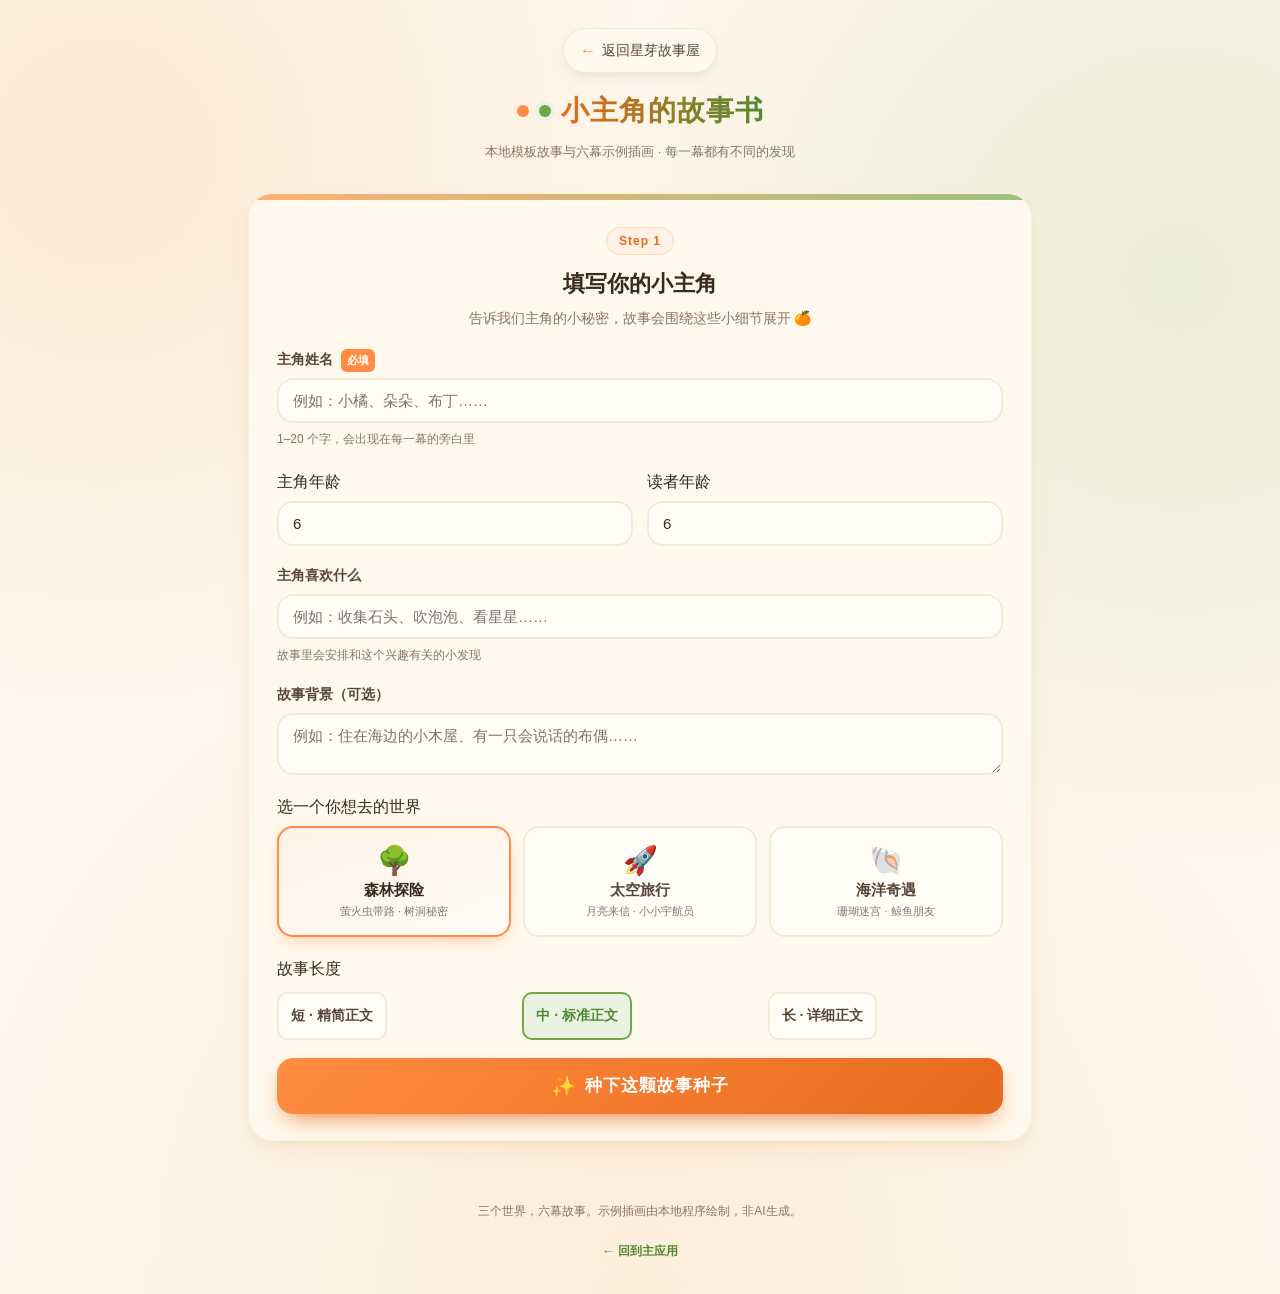
==== web/trae-story.html @ d98bda09 "Add week-one Trae story page, shared service and Chinese usage guide" ====
<!DOCTYPE html>
<html lang="zh-CN">
<head>
  <meta charset="UTF-8" />
  <meta name="viewport" content="width=device-width, initial-scale=1.0" />
  <meta name="theme-color" content="#fdf6ea" />
  <title>✨ 小主角的故事书 · 星芽故事屋</title>
  <link rel="stylesheet" href="trae-story.css" />
</head>
<body>
  <header class="site-header">
    <a href="index.html" class="back-home" aria-label="返回主应用">
      <span class="back-icon">←</span>
      <span>返回星芽故事屋</span>
    </a>
    <div class="site-brand">
      <span class="brand-dot brand-dot-orange"></span>
      <span class="brand-dot brand-dot-green"></span>
      <h1>小主角的故事书</h1>
    </div>
    <p class="site-note">本地模板故事与六幕示例插画 · 每一幕都有不同的发现</p>
  </header>

  <main class="page">
    <section id="setup-view" class="card setup-card">
      <div class="card-head">
        <span class="step-badge step-badge-orange">Step 1</span>
        <h2>填写你的小主角</h2>
        <p>告诉我们主角的小秘密，故事会围绕这些小细节展开 🍊</p>
      </div>

      <form id="story-form" class="setup-form" novalidate>
        <div class="form-row">
          <label for="name">
            <span class="label-text">主角姓名</span>
            <span class="label-req">必填</span>
          </label>
          <input id="name" name="name" type="text" maxlength="20" placeholder="例如：小橘、朵朵、布丁……" autocomplete="off" required />
          <p class="hint">1–20 个字，会出现在每一幕的旁白里</p>
        </div>

        <div class="form-row-two">
          <div>
            <label for="age"><span class="label-text">主角年龄</span></label>
            <input id="age" name="age" type="number" min="3" max="12" value="6" />
          </div>
          <div>
            <label for="audience_age"><span class="label-text">读者年龄</span></label>
            <input id="audience_age" name="audience_age" type="number" min="3" max="12" value="6" />
          </div>
        </div>

        <div class="form-row">
          <label for="interest"><span class="label-text">主角喜欢什么</span></label>
          <input id="interest" name="interest" type="text" maxlength="120" placeholder="例如：收集石头、吹泡泡、看星星……" />
          <p class="hint">故事里会安排和这个兴趣有关的小发现</p>
        </div>

        <div class="form-row">
          <label for="setting"><span class="label-text">故事背景（可选）</span></label>
          <textarea id="setting" name="setting" rows="2" maxlength="180" placeholder="例如：住在海边的小木屋、有一只会说话的布偶……"></textarea>
        </div>

        <div class="form-row">
          <span class="label-text">选一个你想去的世界</span>
          <div class="theme-grid" role="radiogroup" aria-label="故事主题">
            <button type="button" class="theme-card" data-theme="forest" aria-pressed="true">
              <span class="theme-emoji">🌳</span>
              <span class="theme-name">森林探险</span>
              <span class="theme-sub">萤火虫带路 · 树洞秘密</span>
            </button>
            <button type="button" class="theme-card" data-theme="space" aria-pressed="false">
              <span class="theme-emoji">🚀</span>
              <span class="theme-name">太空旅行</span>
              <span class="theme-sub">月亮来信 · 小小宇航员</span>
            </button>
            <button type="button" class="theme-card" data-theme="ocean" aria-pressed="false">
              <span class="theme-emoji">🐚</span>
              <span class="theme-name">海洋奇遇</span>
              <span class="theme-sub">珊瑚迷宫 · 鲸鱼朋友</span>
            </button>
          </div>
        </div>

        <div class="form-row form-row-length">
          <span class="label-text">故事长度</span>
          <div class="length-group" role="radiogroup" aria-label="故事长度">
            <label class="length-option"><input type="radio" name="length" value="short" /><span>短 · 精简正文</span></label>
            <label class="length-option"><input type="radio" name="length" value="medium" checked /><span>中 · 标准正文</span></label>
            <label class="length-option"><input type="radio" name="length" value="long" /><span>长 · 详细正文</span></label>
          </div>
        </div>

        <div id="error-banner" class="error-banner" hidden></div>

        <button id="submit-btn" type="submit" class="submit-button">
          <span class="submit-icon">✨</span>
          <span class="submit-text">种下这颗故事种子</span>
        </button>
      </form>
    </section>

    <section id="loading-view" class="card loading-card" hidden>
      <div class="loader">
        <div class="loader-leaf loader-leaf-1"></div>
        <div class="loader-leaf loader-leaf-2"></div>
        <div class="loader-leaf loader-leaf-3"></div>
      </div>
      <h2>故事正在发芽……</h2>
      <p class="loading-tip">为你准备的是本地模板故事，很快就能翻开下一页 🌱</p>
      <div class="loading-steps">
        <span class="dot"></span>
        <span class="dot"></span>
        <span class="dot"></span>
      </div>
    </section>

    <section id="story-view" class="card story-card" hidden>
      <header class="story-head">
        <div class="story-title-wrap">
          <span class="theme-pill" id="story-theme-pill">🌳 森林探险</span>
          <h2 id="story-title">一段奇妙的冒险</h2>
          <p class="story-moral" id="story-moral" hidden></p>
        </div>
        <div class="story-mode-chip" id="story-mode-chip">本地模板 · Demo</div>
      </header>

      <section class="characters-section">
        <h3 class="section-title"><span class="section-dot"></span>故事里的伙伴</h3>
        <div id="character-list" class="character-list"></div>
      </section>

      <section class="scene-section">
        <div class="scene-nav-bar">
          <button id="prev-btn" class="nav-btn nav-btn-outline" type="button" aria-label="上一幕">
            <span class="nav-arrow">‹</span>
            <span>上一幕</span>
          </button>
          <div class="scene-counter" id="scene-counter">0 / 0</div>
          <button id="next-btn" class="nav-btn nav-btn-outline" type="button" aria-label="下一幕">
            <span>下一幕</span>
            <span class="nav-arrow">›</span>
          </button>
        </div>

        <article class="scene-card">
          <div class="scene-head">
            <span class="scene-number" id="scene-number">CHAPTER 00 / 00</span>
            <h3 class="scene-title" id="scene-title">——</h3>
            <p class="scene-mood" id="scene-mood" hidden></p>
          </div>
          <figure class="scene-illustration"><img id="scene-image" alt="" hidden /><figcaption id="scene-image-note">插画正在准备中</figcaption></figure>
          <div class="scene-body" id="scene-body"></div>
        </article>
      </section>

      <footer class="story-footer">
        <button id="restart-btn" class="submit-button submit-button-secondary" type="button">
          <span class="submit-icon">🔁</span>
          <span>重新创作</span>
        </button>
      </footer>
    </section>
  </main>

  <footer class="site-footer">
    <p>三个世界，六幕故事。示例插画由本地程序绘制，非AI生成。</p>
    <a href="index.html" class="back-home-inline">← 回到主应用</a>
  </footer>

  <script src="trae-story.js"></script>
</body>
</html>
---- web/trae-story.css ----
:root {
  --cream-bg: #fdf6ea;
  --cream-card: #fff8ec;
  --cream-deep: #f3ead5;
  --orange-50: #fff1e6;
  --orange-100: #ffd9b8;
  --orange-300: #ffb076;
  --orange-500: #ff8c42;
  --orange-600: #e86a1c;
  --green-50: #eaf3e1;
  --green-100: #d4e5c1;
  --green-300: #9cc27c;
  --green-500: #6fa84c;
  --green-600: #4f8a32;
  --ink-900: #3a2a1e;
  --ink-700: #5a4636;
  --ink-500: #8a7566;
  --ink-300: #c7b6a4;
  --danger: #d94c3a;
  --radius-lg: 24px;
  --radius-md: 16px;
  --radius-sm: 10px;
  --shadow-card: 0 12px 30px -10px rgba(232, 106, 28, 0.15), 0 4px 10px -4px rgba(79, 138, 50, 0.08);
  --shadow-soft: 0 6px 16px -8px rgba(58, 42, 30, 0.2);
}

* { box-sizing: border-box; }

html, body {
  margin: 0;
  padding: 0;
  background: var(--cream-bg);
  color: var(--ink-900);
  font-family: "PingFang SC", "Hiragino Sans GB", "Microsoft YaHei", "Helvetica Neue", Arial, "Comic Sans MS", "Noto Sans SC", sans-serif;
  -webkit-font-smoothing: antialiased;
  -moz-osx-font-smoothing: grayscale;
  line-height: 1.7;
  min-height: 100vh;
  background-image:
    radial-gradient(circle at 8% 12%, rgba(255, 176, 118, 0.18) 0, transparent 34%),
    radial-gradient(circle at 92% 22%, rgba(156, 194, 124, 0.18) 0, transparent 38%),
    radial-gradient(circle at 50% 100%, rgba(255, 217, 184, 0.28) 0, transparent 48%);
}

button {
  font-family: inherit;
  cursor: pointer;
  border: none;
  background: none;
  color: inherit;
}

input, textarea, select {
  font-family: inherit;
}

.site-header {
  padding: 28px 20px 12px;
  text-align: center;
  max-width: 820px;
  margin: 0 auto;
}

.back-home {
  display: inline-flex;
  align-items: center;
  gap: 6px;
  padding: 8px 16px;
  border-radius: 999px;
  background: var(--cream-card);
  color: var(--ink-700);
  text-decoration: none;
  font-size: 14px;
  border: 1px solid var(--cream-deep);
  box-shadow: var(--shadow-soft);
  transition: transform 0.15s ease, background 0.15s ease;
}
.back-home:hover { background: var(--orange-50); transform: translateY(-1px); }
.back-icon { font-size: 16px; color: var(--orange-500); }

.site-brand {
  display: flex;
  align-items: center;
  justify-content: center;
  gap: 10px;
  margin-top: 14px;
}
.brand-dot {
  width: 12px; height: 12px; border-radius: 50%;
  display: inline-block;
}
.brand-dot-orange { background: var(--orange-500); box-shadow: 0 0 0 4px var(--orange-50); }
.brand-dot-green { background: var(--green-500); box-shadow: 0 0 0 4px var(--green-50); }
.site-brand h1 {
  margin: 0;
  font-size: 28px;
  letter-spacing: 1px;
  background: linear-gradient(90deg, var(--orange-600), var(--green-600));
  -webkit-background-clip: text;
  background-clip: text;
  -webkit-text-fill-color: transparent;
  font-weight: 800;
}

.site-note {
  margin: 6px 0 0;
  color: var(--ink-500);
  font-size: 13px;
}

.page {
  max-width: 820px;
  margin: 18px auto 60px;
  padding: 0 18px;
  display: flex;
  flex-direction: column;
  gap: 22px;
}

.card {
  background: var(--cream-card);
  border-radius: var(--radius-lg);
  box-shadow: var(--shadow-card);
  padding: 28px 28px 26px;
  border: 1px solid rgba(232, 106, 28, 0.08);
  position: relative;
  overflow: hidden;
}
.card::before {
  content: "";
  position: absolute;
  top: 0; left: 0; right: 0; height: 6px;
  background: linear-gradient(90deg, var(--orange-300), var(--green-300));
}

.card-head { text-align: center; padding: 4px 0 18px; }
.card-head h2 { margin: 10px 0 4px; font-size: 22px; color: var(--ink-900); }
.card-head p { margin: 0; color: var(--ink-500); font-size: 14px; }

.step-badge {
  display: inline-block;
  padding: 3px 12px;
  border-radius: 999px;
  font-size: 12px;
  font-weight: 700;
  letter-spacing: 1px;
}
.step-badge-orange { background: var(--orange-50); color: var(--orange-600); border: 1px solid var(--orange-100); }

.setup-form {
  display: flex;
  flex-direction: column;
  gap: 18px;
}

.form-row { display: flex; flex-direction: column; gap: 6px; }
.form-row label {
  display: flex;
  align-items: center;
  gap: 8px;
  font-size: 14px;
  color: var(--ink-700);
  font-weight: 600;
}
.label-text { display: inline-block; }
.label-req {
  font-size: 11px;
  padding: 2px 6px;
  border-radius: 6px;
  background: var(--orange-500);
  color: #fff;
  font-weight: 700;
}
.hint {
  margin: 0;
  font-size: 12px;
  color: var(--ink-500);
}

.form-row-two { display: grid; grid-template-columns: 1fr 1fr; gap: 14px; }
.form-row-two > div { display: flex; flex-direction: column; gap: 6px; }

input[type="text"], input[type="number"], textarea {
  padding: 12px 14px;
  border: 2px solid var(--cream-deep);
  background: #fffdf6;
  border-radius: var(--radius-md);
  color: var(--ink-900);
  font-size: 15px;
  outline: none;
  transition: border-color 0.15s ease, box-shadow 0.15s ease;
  width: 100%;
}
input[type="text"]:focus, input[type="number"]:focus, textarea:focus {
  border-color: var(--orange-300);
  box-shadow: 0 0 0 4px var(--orange-50);
}
input[type="number"]::-webkit-outer-spin-button,
input[type="number"]::-webkit-inner-spin-button { -webkit-appearance: none; margin: 0; }

.theme-grid {
  display: grid;
  grid-template-columns: repeat(3, 1fr);
  gap: 12px;
}
.theme-card {
  padding: 16px 12px;
  border-radius: var(--radius-md);
  background: #fffdf6;
  border: 2px solid var(--cream-deep);
  display: flex;
  flex-direction: column;
  align-items: center;
  gap: 4px;
  transition: all 0.15s ease;
  color: var(--ink-700);
}
.theme-card:hover { border-color: var(--green-100); background: var(--green-50); }
.theme-card[aria-pressed="true"] {
  border-color: var(--orange-500);
  background: linear-gradient(160deg, var(--orange-50), #fffdf6);
  box-shadow: 0 6px 18px -10px var(--orange-500);
  color: var(--ink-900);
}
.theme-emoji { font-size: 28px; }
.theme-name { font-size: 15px; font-weight: 700; }
.theme-sub { font-size: 11px; color: var(--ink-500); }

.form-row-length { gap: 10px; }
.length-group { display: flex; gap: 10px; flex-wrap: wrap; }
.length-option {
  flex: 1 1 100px;
  position: relative;
  cursor: pointer;
}
.length-option input {
  position: absolute; opacity: 0; pointer-events: none;
}
.length-option span {
  display: block;
  text-align: center;
  padding: 10px 12px;
  border-radius: var(--radius-sm);
  border: 2px solid var(--cream-deep);
  background: #fffdf6;
  font-size: 14px;
  font-weight: 600;
  color: var(--ink-700);
  transition: all 0.15s ease;
}
.length-option input:checked + span {
  border-color: var(--green-500);
  background: var(--green-50);
  color: var(--green-600);
}

.error-banner {
  background: #fff0ec;
  border: 1px solid #ffcabf;
  color: var(--danger);
  padding: 12px 14px;
  border-radius: var(--radius-md);
  font-size: 14px;
  font-weight: 600;
}
.error-banner::before { content: "⚠️ "; }

.submit-button {
  width: 100%;
  padding: 16px 20px;
  border-radius: var(--radius-md);
  background: linear-gradient(135deg, var(--orange-500), var(--orange-600));
  color: #fff;
  font-size: 17px;
  font-weight: 700;
  letter-spacing: 1px;
  display: flex;
  align-items: center;
  justify-content: center;
  gap: 8px;
  box-shadow: 0 10px 24px -10px var(--orange-600);
  transition: transform 0.12s ease, box-shadow 0.12s ease, opacity 0.12s ease;
}
.submit-button:hover:not(:disabled) { transform: translateY(-1px); box-shadow: 0 14px 28px -10px var(--orange-600); }
.submit-button:active:not(:disabled) { transform: translateY(0); }
.submit-button:disabled { opacity: 0.6; cursor: not-allowed; }
.submit-button-secondary {
  background: linear-gradient(135deg, var(--green-500), var(--green-600));
  box-shadow: 0 10px 24px -10px var(--green-600);
}
.submit-button-secondary:hover:not(:disabled) { box-shadow: 0 14px 28px -10px var(--green-600); }

.submit-icon { font-size: 20px; }

.loading-card {
  text-align: center;
  padding: 48px 28px;
}
.loader {
  width: 80px; height: 80px;
  margin: 0 auto 18px;
  position: relative;
}
.loader-leaf {
  position: absolute;
  width: 24px; height: 24px;
  border-radius: 0 50% 50% 50%;
  animation: leaf-spin 1.4s linear infinite;
}
.loader-leaf-1 { background: var(--orange-500); top: 4px; left: 28px; transform-origin: 12px 36px; animation-delay: 0s; }
.loader-leaf-2 { background: var(--green-500); top: 30px; left: 52px; transform-origin: 6px 12px; animation-delay: 0.15s; }
.loader-leaf-3 { background: var(--orange-300); top: 48px; left: 20px; transform-origin: 18px 14px; animation-delay: 0.3s; }
@keyframes leaf-spin {
  0% { transform: rotate(0); opacity: 0.4; }
  50% { opacity: 1; }
  100% { transform: rotate(360deg); opacity: 0.4; }
}
.loading-card h2 { margin: 0 0 6px; color: var(--ink-900); }
.loading-tip { margin: 0 0 14px; color: var(--ink-500); font-size: 14px; }
.loading-steps { display: flex; gap: 8px; justify-content: center; }
.loading-steps .dot {
  width: 10px; height: 10px; border-radius: 50%;
  background: var(--orange-300);
  animation: dot-bounce 1.2s infinite ease-in-out;
}
.loading-steps .dot:nth-child(2) { background: var(--green-300); animation-delay: 0.15s; }
.loading-steps .dot:nth-child(3) { background: var(--orange-500); animation-delay: 0.3s; }
@keyframes dot-bounce {
  0%, 80%, 100% { transform: translateY(0); opacity: 0.5; }
  40% { transform: translateY(-8px); opacity: 1; }
}

.story-head {
  display: flex;
  justify-content: space-between;
  align-items: flex-start;
  gap: 12px;
  padding-bottom: 14px;
  border-bottom: 1px dashed var(--cream-deep);
  margin-bottom: 20px;
}
.story-title-wrap h2 {
  margin: 6px 0 4px;
  font-size: 26px;
  color: var(--ink-900);
  line-height: 1.4;
}
.story-mode-chip {
  padding: 4px 12px;
  font-size: 12px;
  background: var(--green-50);
  color: var(--green-600);
  border: 1px solid var(--green-100);
  border-radius: 999px;
  white-space: nowrap;
  font-weight: 600;
}
.theme-pill {
  display: inline-block;
  font-size: 12px;
  padding: 3px 10px;
  border-radius: 999px;
  background: var(--orange-50);
  color: var(--orange-600);
  border: 1px solid var(--orange-100);
  font-weight: 700;
}
.story-moral {
  margin: 0;
  font-size: 14px;
  color: var(--green-600);
  font-weight: 600;
}

.section-title {
  display: flex;
  align-items: center;
  gap: 8px;
  margin: 0 0 12px;
  font-size: 15px;
  color: var(--ink-700);
}
.section-dot {
  width: 8px; height: 8px;
  border-radius: 50%;
  background: var(--green-500);
}

.character-list {
  display: grid;
  grid-template-columns: repeat(auto-fill, minmax(180px, 1fr));
  gap: 10px;
  margin-bottom: 24px;
}
.character-card {
  padding: 12px 14px;
  background: #fffdf6;
  border: 1px solid var(--cream-deep);
  border-radius: var(--radius-md);
}
.character-card strong {
  display: block;
  font-size: 15px;
  color: var(--orange-600);
  margin-bottom: 4px;
}
.character-card p {
  margin: 2px 0;
  font-size: 12.5px;
  color: var(--ink-500);
  line-height: 1.55;
}

.scene-nav-bar {
  display: flex;
  align-items: center;
  justify-content: space-between;
  gap: 10px;
  margin-bottom: 14px;
}
.scene-counter {
  font-weight: 800;
  color: var(--orange-600);
  font-size: 15px;
  letter-spacing: 1px;
}
.nav-btn {
  padding: 8px 16px;
  border-radius: 999px;
  font-size: 14px;
  font-weight: 600;
  display: inline-flex;
  align-items: center;
  gap: 4px;
  background: var(--cream-card);
  color: var(--ink-700);
  border: 1px solid var(--cream-deep);
  transition: all 0.15s ease;
}
.nav-btn:hover:not(:disabled) { background: var(--orange-50); color: var(--orange-600); border-color: var(--orange-100); }
.nav-btn:disabled { opacity: 0.4; cursor: not-allowed; }
.nav-arrow { font-size: 18px; line-height: 1; }

.scene-card {
  background: #fffdf6;
  border-radius: var(--radius-md);
  border: 1px solid var(--cream-deep);
  padding: 22px 24px 20px;
  box-shadow: var(--shadow-soft);
}
.scene-head { margin-bottom: 12px; }
.scene-number {
  font-size: 11px;
  letter-spacing: 2px;
  color: var(--green-600);
  font-weight: 700;
}
.scene-title {
  margin: 4px 0 2px;
  font-size: 20px;
  color: var(--ink-900);
}
.scene-mood {
  margin: 0;
  font-size: 12px;
  color: var(--orange-500);
  font-weight: 600;
}
.scene-body p {
  margin: 0 0 10px;
  padding: 0;
  font-size: 16px;
  color: var(--ink-900);
  line-height: 1.9;
  white-space: pre-wrap;
  word-break: break-word;
}
.scene-body .dialogue-line {
  padding: 4px 10px;
  background: var(--orange-50);
  border-left: 3px solid var(--orange-300);
  border-radius: 0 8px 8px 0;
  margin: 6px 0;
}
.scene-body .dialogue-line strong {
  color: var(--orange-600);
  margin-right: 4px;
}

.story-footer {
  margin-top: 22px;
  display: flex;
  gap: 12px;
}

.site-footer {
  max-width: 820px;
  margin: 10px auto 32px;
  padding: 0 20px;
  text-align: center;
  color: var(--ink-500);
  font-size: 12px;
}
.site-footer code {
  background: var(--cream-card);
  padding: 2px 8px;
  border-radius: 6px;
  border: 1px solid var(--cream-deep);
  font-size: 11px;
}
.back-home-inline {
  display: inline-block;
  margin-top: 8px;
  color: var(--green-600);
  text-decoration: none;
  font-weight: 600;
}
.back-home-inline:hover { text-decoration: underline; }

@media (max-width: 560px) {
  .site-header { padding-top: 20px; }
  .site-brand h1 { font-size: 22px; }
  .card { padding: 22px 18px 20px; border-radius: 20px; }
  .card-head h2 { font-size: 19px; }
  .theme-grid { grid-template-columns: 1fr; }
  .form-row-two { grid-template-columns: 1fr; }
  .story-head { flex-direction: column; }
  .story-title-wrap h2 { font-size: 22px; }
  .scene-title { font-size: 18px; }
  .scene-body p { font-size: 15px; line-height: 1.8; }
  .nav-btn { padding: 8px 12px; font-size: 13px; }
  .character-list { grid-template-columns: 1fr; }
  .submit-button { font-size: 16px; padding: 14px 18px; }
}

/* Codex review: scene art and explicit hidden semantics. */
[hidden] { display: none !important; }
.scene-illustration { margin: 16px 0; text-align: center; }
.scene-illustration img { display: block; width: 100%; max-height: 480px; object-fit: contain; border-radius: 16px; background: var(--cream-bg); }
.scene-illustration figcaption { padding: 20px; color: var(--ink-500); }
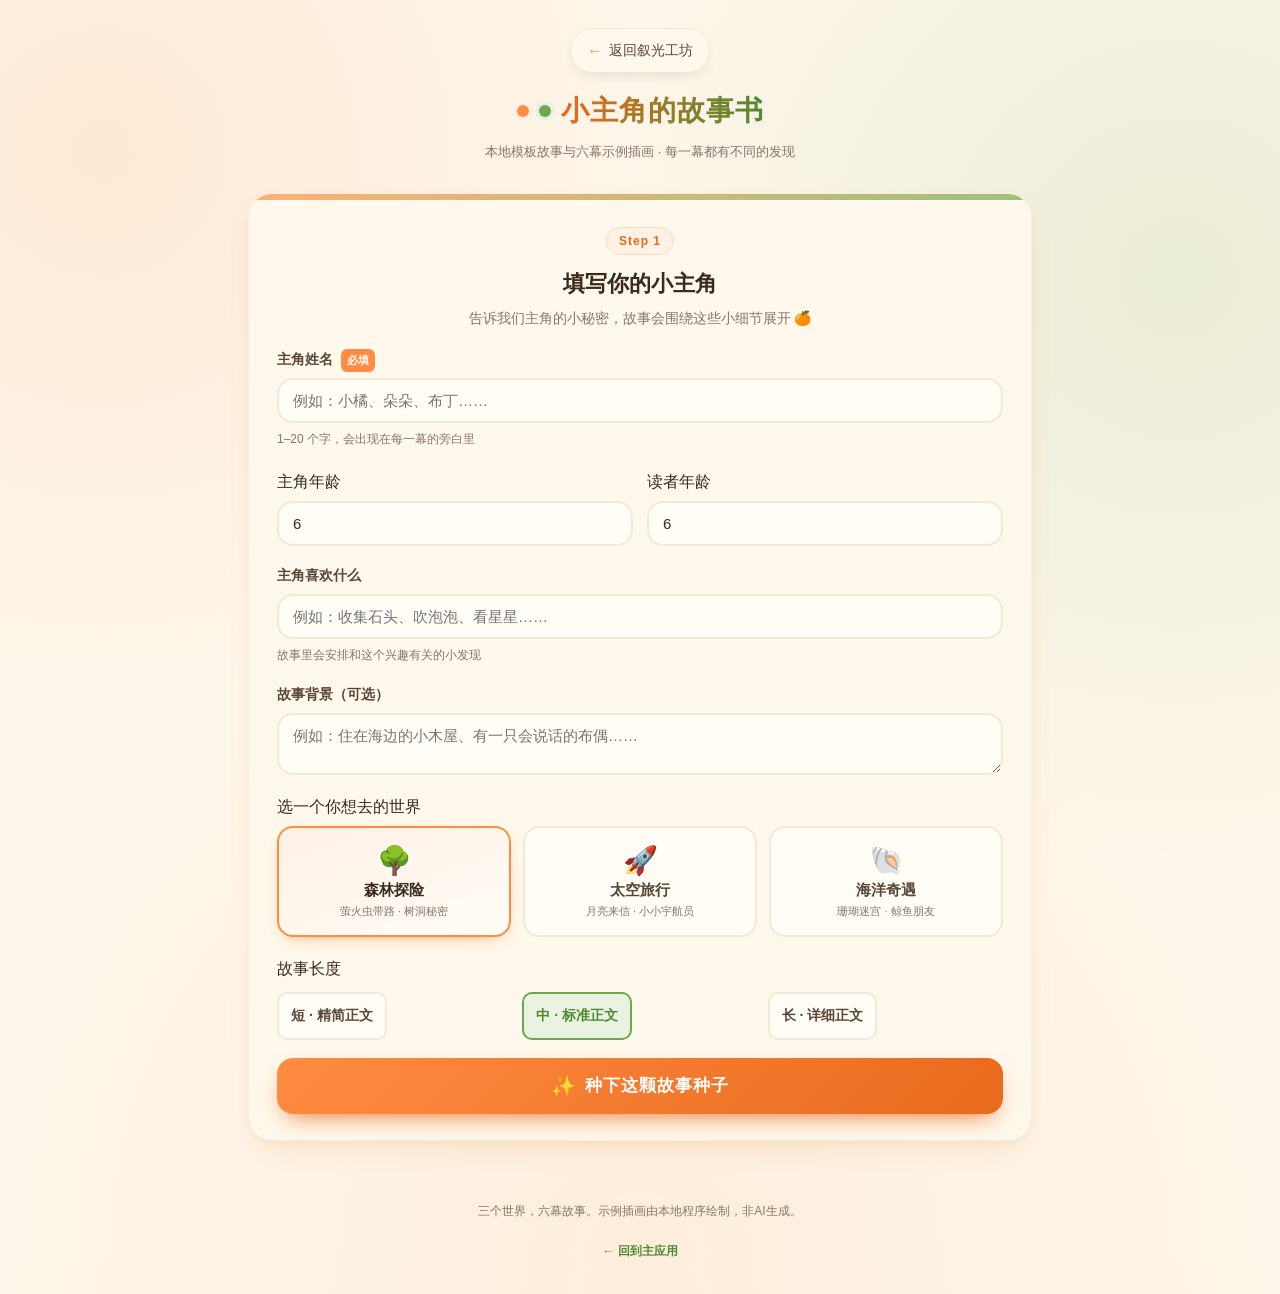
==== commit 97fd31c4: "Rename the interface to Xuguang Studio and remove decorative copy" ====
--- a/web/trae-story.html
+++ b/web/trae-story.html
@@ -4,14 +4,14 @@
   <meta charset="UTF-8" />
   <meta name="viewport" content="width=device-width, initial-scale=1.0" />
   <meta name="theme-color" content="#fdf6ea" />
-  <title>✨ 小主角的故事书 · 星芽故事屋</title>
+  <title>✨ 小主角的故事书 · 叙光工坊</title>
   <link rel="stylesheet" href="trae-story.css" />
 </head>
 <body>
   <header class="site-header">
     <a href="index.html" class="back-home" aria-label="返回主应用">
       <span class="back-icon">←</span>
-      <span>返回星芽故事屋</span>
+      <span>返回叙光工坊</span>
     </a>
     <div class="site-brand">
       <span class="brand-dot brand-dot-orange"></span>
